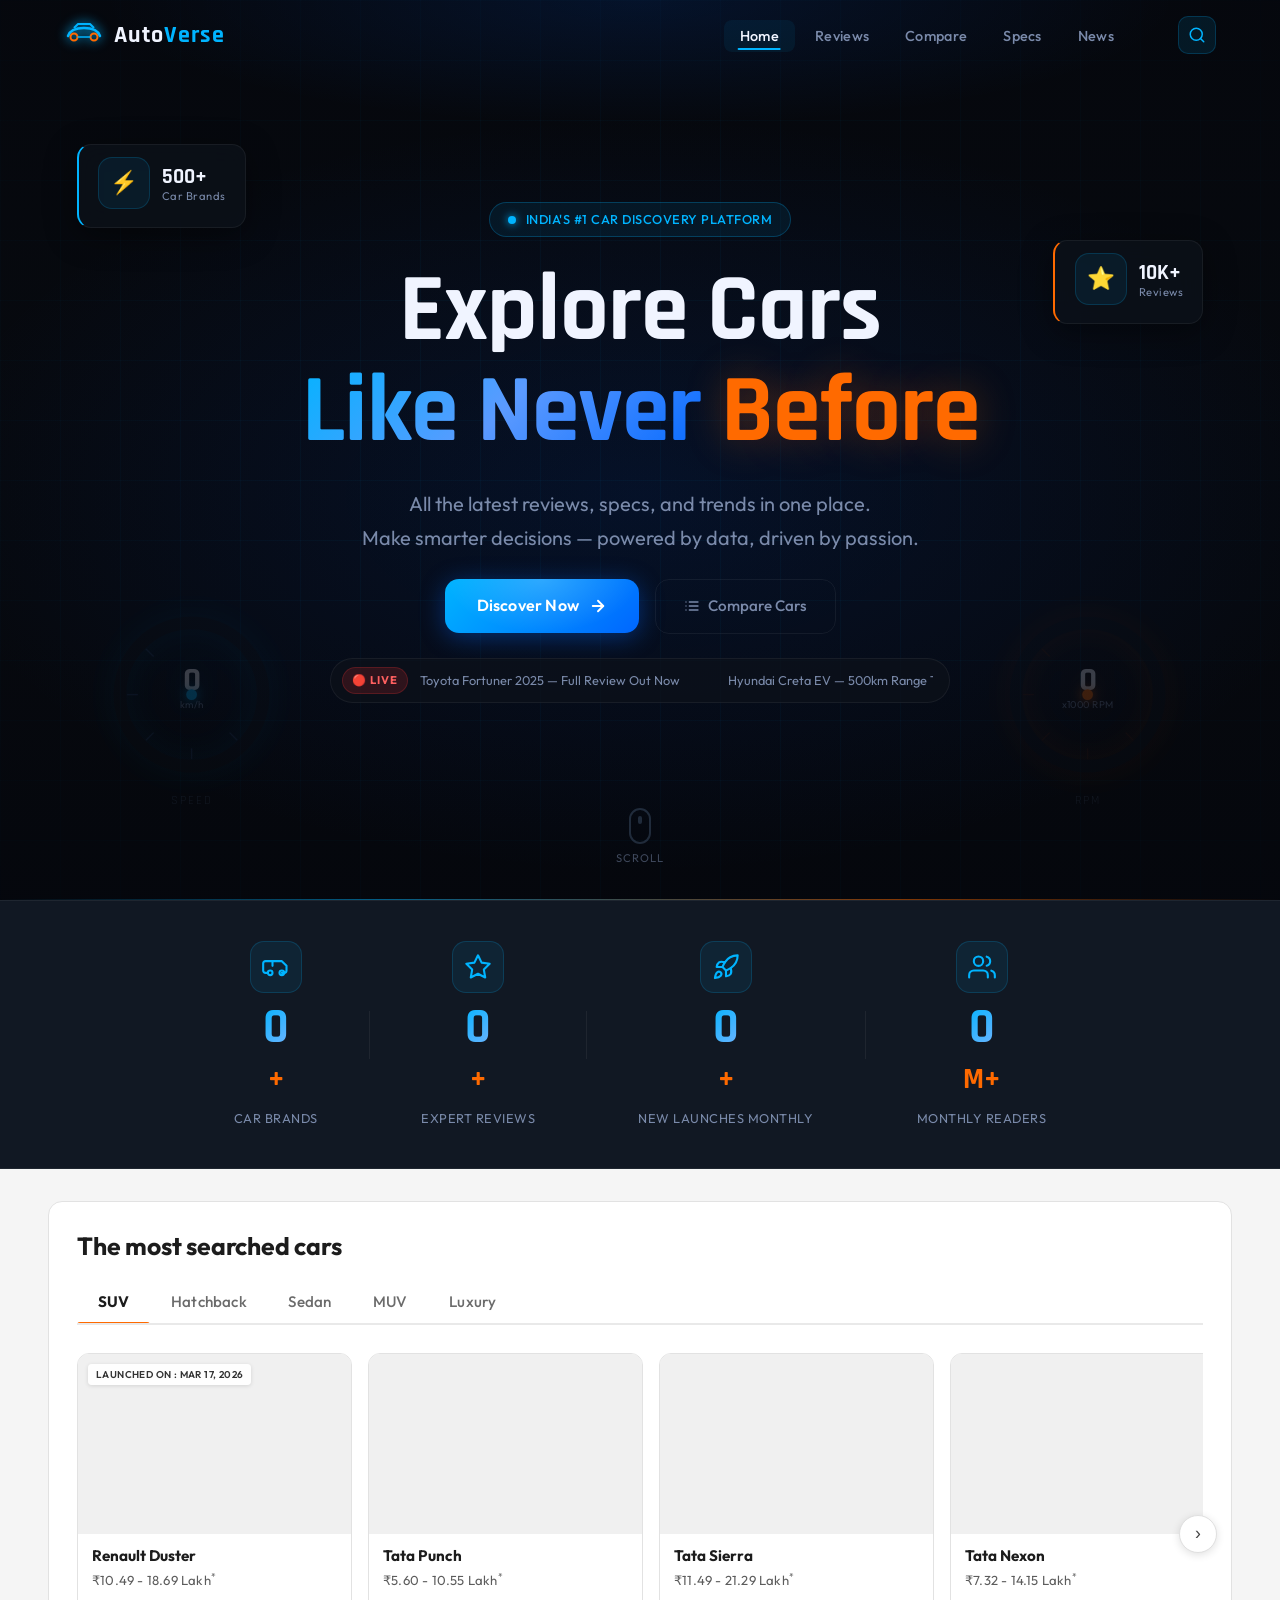
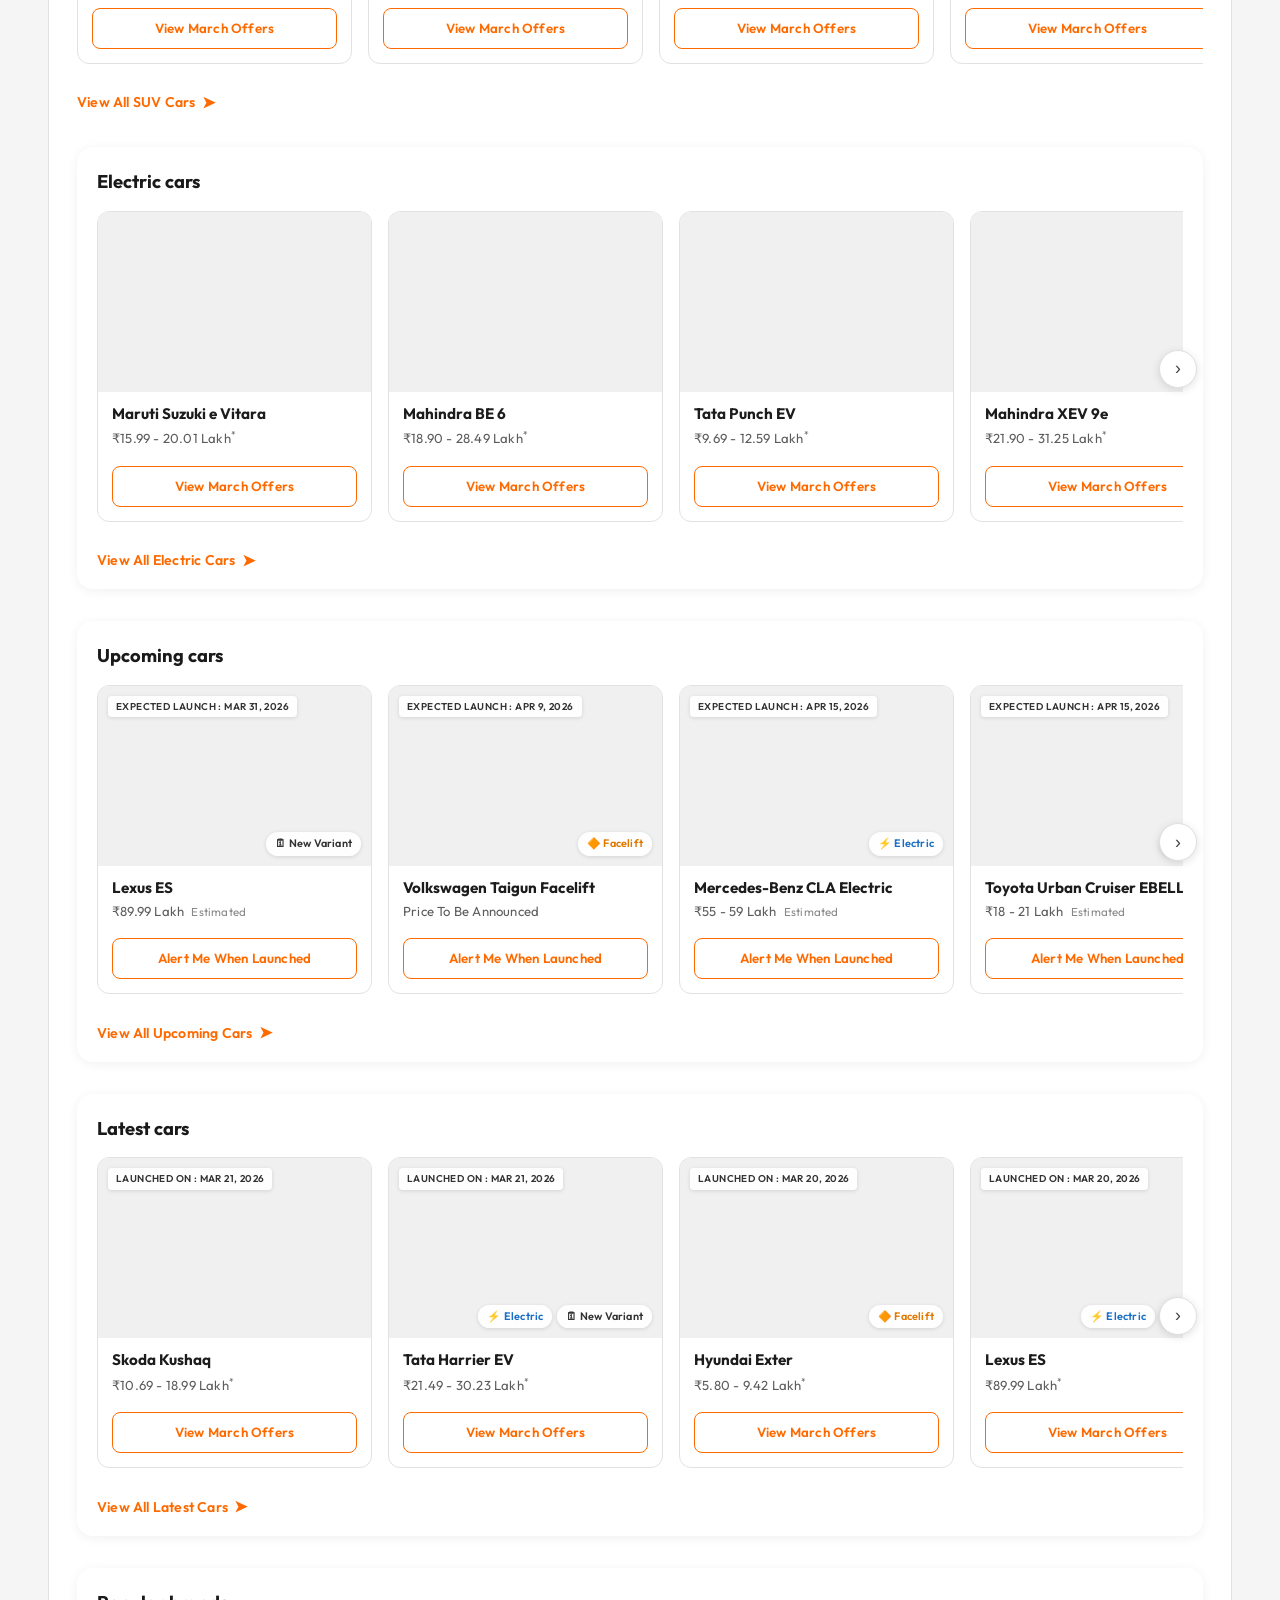
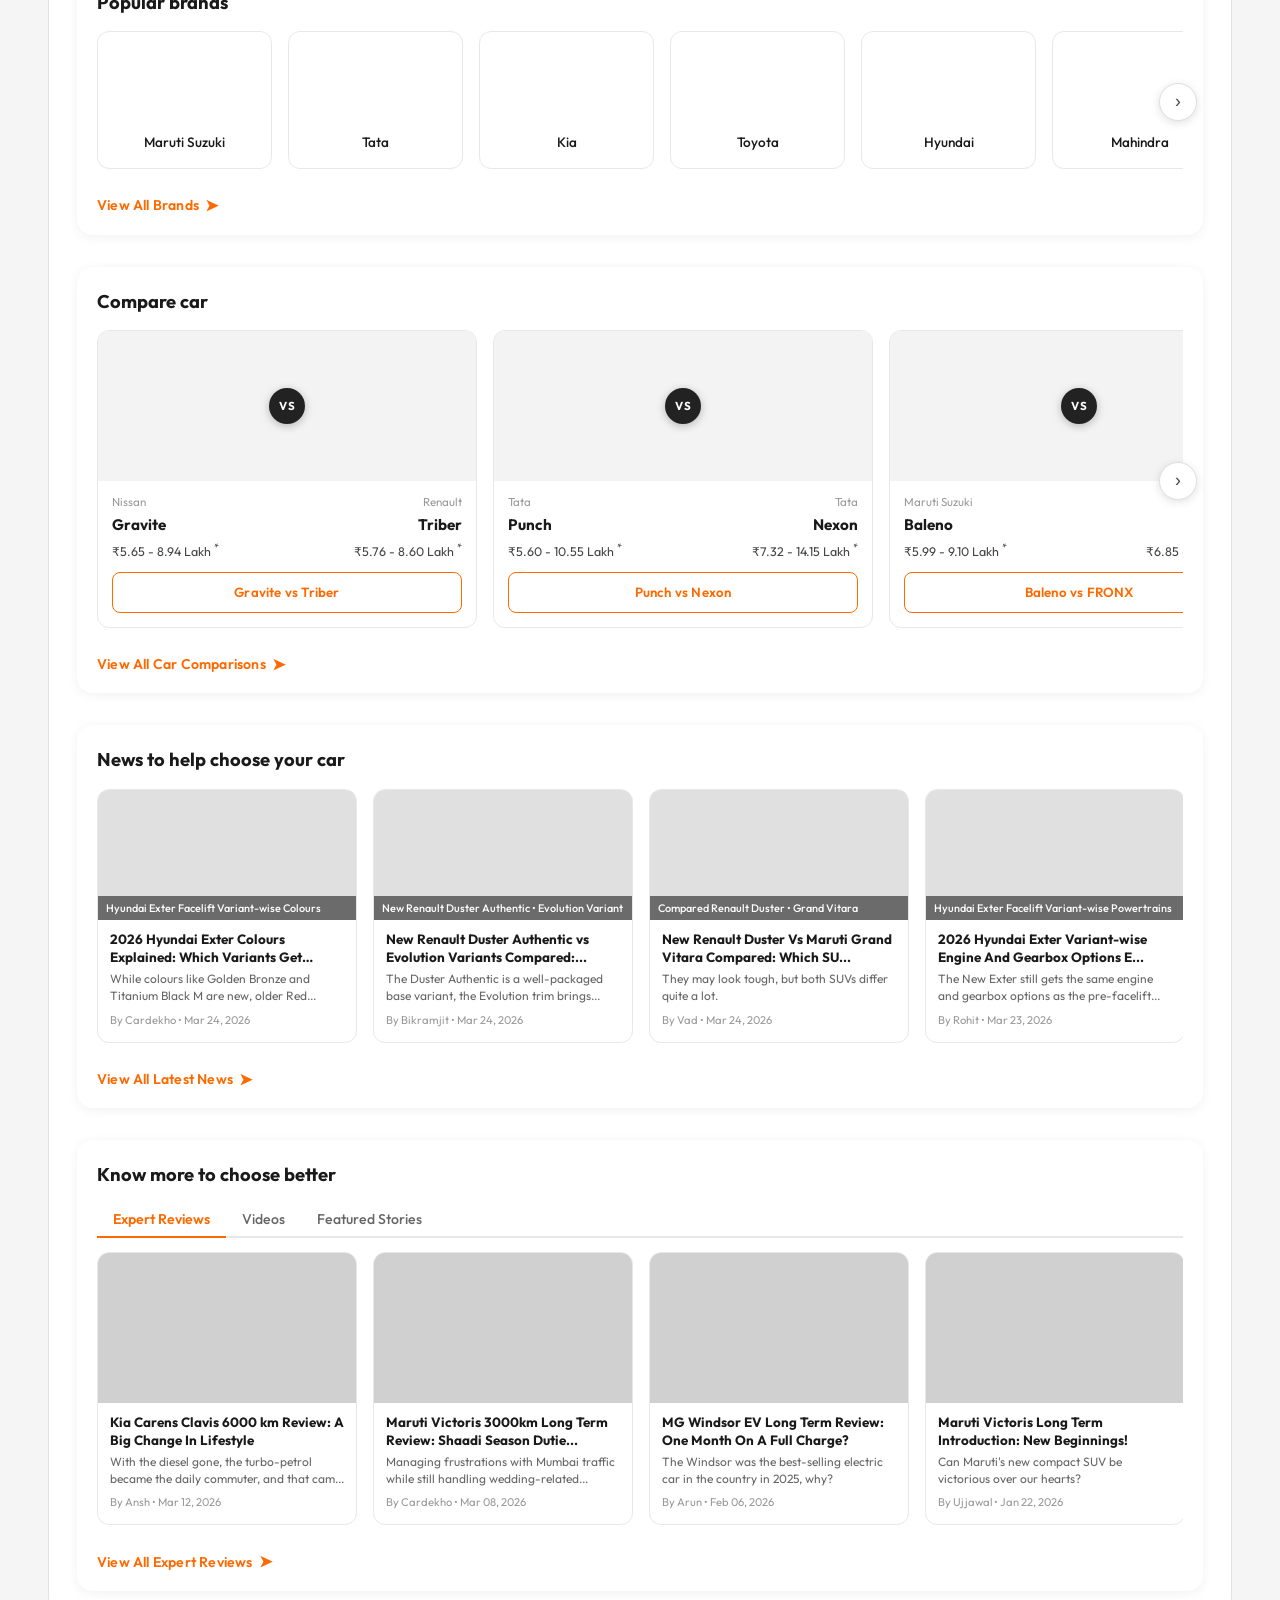
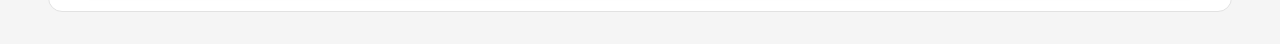
==== index.html @ 82c367a5 "Deploy: Professional Car Information Hub with Premium Hero and Stats Sections" ====
<!DOCTYPE html>
<html lang="en">
<head>
  <meta charset="UTF-8" />
  <meta name="viewport" content="width=device-width, initial-scale=1.0" />
  <meta name="description" content="Explore the latest car reviews, specs, comparisons, and trends. Your ultimate destination for everything automotive." />
  <title>AutoVerse — Explore Cars Like Never Before</title>
  <link rel="preconnect" href="https://fonts.googleapis.com" />
  <link rel="preconnect" href="https://fonts.gstatic.com" crossorigin />
  <link href="https://fonts.googleapis.com/css2?family=Outfit:wght@300;400;500;600;700;800;900&family=Rajdhani:wght@400;500;600;700&display=swap" rel="stylesheet" />
  <link rel="stylesheet" href="style.css" />
</head>
<body>

  <!-- ═══════════════════════ NAVBAR ═══════════════════════ -->
  <nav class="navbar" id="navbar">
    <div class="nav-container">
      <a href="#" class="nav-logo" id="site-logo">
        <span class="logo-icon">
          <svg xmlns="http://www.w3.org/2000/svg" viewBox="0 0 40 24" fill="none" width="40" height="24">
            <path d="M4 16 C6 10, 12 8, 20 8 C28 8, 34 10, 36 16" stroke="#00b4ff" stroke-width="2.5" stroke-linecap="round" fill="none"/>
            <circle cx="10" cy="17" r="3.5" stroke="#ff6a00" stroke-width="2" fill="none"/>
            <circle cx="30" cy="17" r="3.5" stroke="#ff6a00" stroke-width="2" fill="none"/>
            <path d="M13.5 17 H26.5" stroke="#00b4ff" stroke-width="1.5"/>
            <path d="M10 8 L14 4 H26 L30 8" stroke="#00b4ff" stroke-width="2" stroke-linejoin="round" fill="none"/>
          </svg>
        </span>
        <span class="logo-text">Auto<span class="logo-accent">Verse</span></span>
      </a>

      <ul class="nav-links" id="nav-links">
        <li><a href="#" class="nav-link active">Home</a></li>
        <li><a href="#" class="nav-link">Reviews</a></li>
        <li><a href="#" class="nav-link">Compare</a></li>
        <li><a href="#" class="nav-link">Specs</a></li>
        <li><a href="#" class="nav-link">News</a></li>
      </ul>

      <div class="nav-actions">
        <a href="#" class="nav-cta" id="nav-search-btn">
          <svg xmlns="http://www.w3.org/2000/svg" viewBox="0 0 24 24" fill="none" stroke="currentColor" stroke-width="2" stroke-linecap="round" stroke-linejoin="round" width="18" height="18">
            <circle cx="11" cy="11" r="8"/><path d="m21 21-4.35-4.35"/>
          </svg>
        </a>
        <button class="hamburger" id="hamburger" aria-label="Open menu">
          <span></span><span></span><span></span>
        </button>
      </div>
    </div>
  </nav>

  <!-- ═══════════════════════ HERO SECTION ═══════════════════════ -->
  <section class="hero" id="hero">

    <!--
      YOUTUBE VIDEO BACKGROUND
      Video: https://www.youtube.com/watch?v=vlDOjTaaEdA
      Starts at 5 seconds, autoplay, muted, looped, no controls.
      A dark overlay sits on top to keep text legible.
    -->
    <div class="yt-bg-wrapper" id="ytBgWrapper">
      <div id="ytPlayer"></div>
    </div>
    <!-- Dark cinematic overlay for text legibility -->
    <div class="yt-overlay"></div>

    <!-- HUD grid overlay -->
    <div class="hero-grid-overlay"></div>

    <!-- Gauges decoration -->
    <div class="gauge-container" aria-hidden="true">
      <div class="gauge gauge-left" id="gaugeLeft">
        <svg class="gauge-svg" viewBox="0 0 200 200" xmlns="http://www.w3.org/2000/svg">
          <circle class="gauge-track" cx="100" cy="100" r="80" fill="none" stroke="#0d1117" stroke-width="14"/>
          <circle class="gauge-fill gauge-fill-blue" id="gaugeLeftFill" cx="100" cy="100" r="80" fill="none" stroke="url(#blueGrad)" stroke-width="14"
            stroke-dasharray="502" stroke-dashoffset="502" stroke-linecap="round" transform="rotate(-225 100 100)"/>
          <defs>
            <linearGradient id="blueGrad" x1="0%" y1="0%" x2="100%" y2="0%">
              <stop offset="0%" stop-color="#00b4ff"/>
              <stop offset="100%" stop-color="#0066ff"/>
            </linearGradient>
          </defs>
          <!-- Tick marks -->
          <g class="gauge-ticks" stroke="#1e3a5f" stroke-width="1.5">
            <line x1="100" y1="28" x2="100" y2="40" transform="rotate(-225 100 100)"/>
            <line x1="100" y1="28" x2="100" y2="40" transform="rotate(-180 100 100)"/>
            <line x1="100" y1="28" x2="100" y2="40" transform="rotate(-135 100 100)"/>
            <line x1="100" y1="28" x2="100" y2="40" transform="rotate(-90 100 100)"/>
            <line x1="100" y1="28" x2="100" y2="40" transform="rotate(-45 100 100)"/>
          </g>
          <text x="100" y="95" text-anchor="middle" class="gauge-val" id="gaugeLeftVal">0</text>
          <text x="100" y="115" text-anchor="middle" class="gauge-label-text">km/h</text>
          <circle cx="100" cy="100" r="6" fill="#00b4ff" class="gauge-center-dot"/>
        </svg>
        <p class="gauge-caption">Speed</p>
      </div>

      <div class="gauge gauge-right" id="gaugeRight">
        <svg class="gauge-svg" viewBox="0 0 200 200" xmlns="http://www.w3.org/2000/svg">
          <circle class="gauge-track" cx="100" cy="100" r="80" fill="none" stroke="#0d1117" stroke-width="14"/>
          <circle class="gauge-fill" id="gaugeRightFill" cx="100" cy="100" r="80" fill="none" stroke="url(#orangeGrad)" stroke-width="14"
            stroke-dasharray="502" stroke-dashoffset="502" stroke-linecap="round" transform="rotate(-225 100 100)"/>
          <defs>
            <linearGradient id="orangeGrad" x1="0%" y1="0%" x2="100%" y2="0%">
              <stop offset="0%" stop-color="#ff6a00"/>
              <stop offset="100%" stop-color="#ffb347"/>
            </linearGradient>
          </defs>
          <g class="gauge-ticks" stroke="#3a1a0d" stroke-width="1.5">
            <line x1="100" y1="28" x2="100" y2="40" transform="rotate(-225 100 100)"/>
            <line x1="100" y1="28" x2="100" y2="40" transform="rotate(-180 100 100)"/>
            <line x1="100" y1="28" x2="100" y2="40" transform="rotate(-135 100 100)"/>
            <line x1="100" y1="28" x2="100" y2="40" transform="rotate(-90 100 100)"/>
            <line x1="100" y1="28" x2="100" y2="40" transform="rotate(-45 100 100)"/>
          </g>
          <text x="100" y="95" text-anchor="middle" class="gauge-val" id="gaugeRightVal">0</text>
          <text x="100" y="115" text-anchor="middle" class="gauge-label-text">x1000 RPM</text>
          <circle cx="100" cy="100" r="6" fill="#ff6a00" class="gauge-center-dot-orange"/>
        </svg>
        <p class="gauge-caption">RPM</p>
      </div>
    </div>

    <!-- Data stream lines decoration -->
    <div class="data-lines" aria-hidden="true">
      <div class="data-line dl-1"></div>
      <div class="data-line dl-2"></div>
      <div class="data-line dl-3"></div>
      <div class="data-line dl-4"></div>
      <div class="data-line dl-5"></div>
    </div>

    <!-- Floating stats -->
    <div class="floating-stat stat-top-left" id="statBrand">
      <span class="stat-icon">⚡</span>
      <div>
        <span class="stat-value">500+</span>
        <span class="stat-label">Car Brands</span>
      </div>
    </div>

    <div class="floating-stat stat-top-right" id="statReviews">
      <span class="stat-icon">⭐</span>
      <div>
        <span class="stat-value">10K+</span>
        <span class="stat-label">Reviews</span>
      </div>
    </div>

    <!-- Hero content -->
    <div class="hero-content" id="hero-content">
      <div class="hero-badge" id="hero-badge">
        <span class="badge-dot"></span>
        <span>India's #1 Car Discovery Platform</span>
      </div>

      <h1 class="hero-title" id="hero-title">
        Explore Cars<br/>
        <span class="title-gradient">Like Never</span>
        <span class="title-accent"> Before</span>
      </h1>

      <p class="hero-sub" id="hero-sub">
        All the latest reviews, specs, and trends in one place.<br class="hide-mobile"/>
        Make smarter decisions — powered by data, driven by passion.
      </p>

      <div class="hero-actions" id="hero-actions">
        <a href="#" class="btn-primary" id="cta-discover">
          <span class="btn-text">Discover Now</span>
          <span class="btn-icon">
            <svg xmlns="http://www.w3.org/2000/svg" viewBox="0 0 24 24" fill="none" stroke="currentColor" stroke-width="2.5" stroke-linecap="round" stroke-linejoin="round" width="18" height="18">
              <path d="M5 12h14"/><path d="m12 5 7 7-7 7"/>
            </svg>
          </span>
          <div class="btn-glow"></div>
        </a>
        <a href="#" class="btn-secondary" id="cta-compare">
          <svg xmlns="http://www.w3.org/2000/svg" viewBox="0 0 24 24" fill="none" stroke="currentColor" stroke-width="2" stroke-linecap="round" stroke-linejoin="round" width="16" height="16">
            <path d="M8 6h13M8 12h13M8 18h13M3 6h.01M3 12h.01M3 18h.01"/>
          </svg>
          Compare Cars
        </a>
      </div>

      <!-- Live ticker -->
      <div class="live-ticker" id="live-ticker">
        <span class="ticker-label">🔴 LIVE</span>
        <div class="ticker-track">
          <div class="ticker-items" id="tickerItems">
            <span>Toyota Fortuner 2025 — Full Review Out Now</span>
            <span>Hyundai Creta EV — 500km Range Tested</span>
            <span>Mahindra BE 6e — Launch Price Revealed</span>
            <span>Tata Punch vs WagonR — Which wins?</span>
            <span>BYD ATTO 3 — India Price Comparison</span>
          </div>
        </div>
      </div>
    </div>

    <!-- Scroll cue -->
    <div class="scroll-cue" id="scroll-cue" aria-label="Scroll down">
      <div class="scroll-mouse">
        <div class="scroll-wheel"></div>
      </div>
      <span>Scroll</span>
    </div>
  </section>

  <!-- ═══════════════════════ QUICK STATS BAR ═══════════════════════ -->
  <section class="stats-bar" id="stats-bar">
    <div class="stats-container">
      <div class="stat-item">
        <span class="stat-icon">
          <svg xmlns="http://www.w3.org/2000/svg" viewBox="0 0 24 24" fill="none" stroke="currentColor" stroke-width="1.8" stroke-linecap="round" stroke-linejoin="round" width="28" height="28">
            <path d="M5 17H3a2 2 0 0 1-2-2V9a2 2 0 0 1 2-2h14l4 4v4a2 2 0 0 1-2 2h-2"/>
            <circle cx="7" cy="17" r="2"/><circle cx="17" cy="17" r="2"/>
            <path d="M9 11V7"/>
          </svg>
        </span>
        <span class="stat-num" data-target="500">0</span><span class="stat-unit">+</span>
        <span class="stat-desc">Car Brands</span>
      </div>
      <div class="stat-divider"></div>
      <div class="stat-item">
        <span class="stat-icon">
          <svg xmlns="http://www.w3.org/2000/svg" viewBox="0 0 24 24" fill="none" stroke="currentColor" stroke-width="1.8" stroke-linecap="round" stroke-linejoin="round" width="28" height="28">
            <polygon points="12 2 15.09 8.26 22 9.27 17 14.14 18.18 21.02 12 17.77 5.82 21.02 7 14.14 2 9.27 8.91 8.26 12 2"/>
          </svg>
        </span>
        <span class="stat-num" data-target="10000">0</span><span class="stat-unit">+</span>
        <span class="stat-desc">Expert Reviews</span>
      </div>
      <div class="stat-divider"></div>
      <div class="stat-item">
        <span class="stat-icon">
          <svg xmlns="http://www.w3.org/2000/svg" viewBox="0 0 24 24" fill="none" stroke="currentColor" stroke-width="1.8" stroke-linecap="round" stroke-linejoin="round" width="28" height="28">
            <path d="M4.5 16.5c-1.5 1.26-2 5-2 5s3.74-.5 5-2c.71-.84.7-2.13-.09-2.91a2.18 2.18 0 0 0-2.91-.09z"/>
            <path d="m12 15-3-3a22 22 0 0 1 2-3.95A12.88 12.88 0 0 1 22 2c0 2.72-.78 7.5-6 11a22.35 22.35 0 0 1-4 2z"/>
            <path d="M9 12H4s.55-3.03 2-4c1.62-1.08 5 0 5 0"/>
            <path d="M12 15v5s3.03-.55 4-2c1.08-1.62 0-5 0-5"/>
          </svg>
        </span>
        <span class="stat-num" data-target="50">0</span><span class="stat-unit">+</span>
        <span class="stat-desc">New Launches Monthly</span>
      </div>
      <div class="stat-divider"></div>
      <div class="stat-item">
        <span class="stat-icon">
          <svg xmlns="http://www.w3.org/2000/svg" viewBox="0 0 24 24" fill="none" stroke="currentColor" stroke-width="1.8" stroke-linecap="round" stroke-linejoin="round" width="28" height="28">
            <path d="M17 21v-2a4 4 0 0 0-4-4H5a4 4 0 0 0-4 4v2"/>
            <circle cx="9" cy="7" r="4"/>
            <path d="M23 21v-2a4 4 0 0 0-3-3.87"/>
            <path d="M16 3.13a4 4 0 0 1 0 7.75"/>
          </svg>
        </span>
        <span class="stat-num" data-target="2">0</span><span class="stat-unit">M+</span>
        <span class="stat-desc">Monthly Readers</span>
      </div>
    </div>
  </section>

  <!-- ═══════════════════════ MOST SEARCHED CARS ═══════════════════════ -->
  <section class="most-searched" id="most-searched">
    <div class="ms-container">
      <h2 class="ms-title">The most searched cars</h2>
      <div class="ms-tabs"></div>
      <div class="ms-panels-wrap">
        <div class="ms-panels-container"></div>
      </div>
    </div>
  </section>



  <!-- YouTube IFrame API -->
  <script src="https://www.youtube.com/iframe_api"></script>
  <script>
    // ── YouTube Background Player ──────────────────────────────
    var ytPlayer;

    // Called automatically by the YT IFrame API when ready
    function onYouTubeIframeAPIReady() {
      ytPlayer = new YT.Player('ytPlayer', {
        videoId: 'vlDOjTaaEdA',
        playerVars: {
          autoplay:        1,
          mute:            1,
          loop:            1,
          playlist:        'vlDOjTaaEdA', // required for loop to work
          start:           5,             // start at 5 seconds
          controls:        0,
          disablekb:       1,
          fs:              0,
          iv_load_policy:  3,
          modestbranding:  1,
          rel:             0,
          showinfo:        0,
          cc_load_policy:  0,
          origin:          window.location.origin,
        },
        events: {
          onReady: function (e) {
            e.target.mute();
            e.target.playVideo();
          },
          onStateChange: function (e) {
            // Ensure video keeps playing (some browsers pause after loop)
            if (e.data === YT.PlayerState.ENDED) {
              e.target.seekTo(5);
              e.target.playVideo();
            }
            // Remove any grey placeholder once video starts buffering
            if (e.data === YT.PlayerState.PLAYING ||
                e.data === YT.PlayerState.BUFFERING) {
              document.getElementById('ytBgWrapper').classList.add('yt-ready');
            }
          }
        }
      });
    }
  </script>
  <script src="hero.js"></script>
  <script src="most-searched.js"></script>
</body>
</html>
---- style.css ----
/* ═══════════════════════════════════════════════════════════════
   AutoVerse — Hero Section Stylesheet
   Design: Dark theme · Neon Blue & Orange accents
   Font: Outfit + Rajdhani
═══════════════════════════════════════════════════════════════ */

/* ── Custom Properties ── */
:root {
  --blue:        #00b4ff;
  --blue-dark:   #0066ff;
  --blue-glow:   rgba(0, 180, 255, 0.3);
  --orange:      #ff6a00;
  --orange-mid:  #ffb347;
  --orange-glow: rgba(255, 106, 0, 0.3);

  --bg-base:     #080b10;
  --bg-card:     #0d121a;
  --bg-surface:  #111823;
  --bg-border:   rgba(255,255,255,0.06);

  --text-primary: #f0f4ff;
  --text-secondary: #7a8aaa;
  --text-muted:   #3d4e66;

  --font-body:    'Outfit', sans-serif;
  --font-display: 'Rajdhani', sans-serif;

  --ease-out: cubic-bezier(0.16, 1, 0.3, 1);
  --ease-bounce: cubic-bezier(0.34, 1.56, 0.64, 1);
}

/* ── Reset & Base ── */
*, *::before, *::after {
  box-sizing: border-box;
  margin: 0;
  padding: 0;
}

html {
  scroll-behavior: smooth;
  overflow-x: hidden;
}

body {
  font-family: var(--font-body);
  background: var(--bg-base);
  color: var(--text-primary);
  line-height: 1.6;
  overflow-x: hidden;
  -webkit-font-smoothing: antialiased;
}

/* ════════════════════════════════════════
   NAVBAR
════════════════════════════════════════ */
.navbar {
  position: fixed;
  top: 0;
  left: 0;
  right: 0;
  z-index: 1000;
  padding: 0 clamp(1.5rem, 5vw, 4rem);
  height: 72px;
  display: flex;
  align-items: center;
  transition: background 0.4s var(--ease-out), backdrop-filter 0.4s;
  border-bottom: 1px solid transparent;
}

.navbar.scrolled {
  background: rgba(8, 11, 16, 0.88);
  backdrop-filter: blur(20px);
  border-bottom-color: var(--bg-border);
}

.nav-container {
  display: flex;
  align-items: center;
  width: 100%;
  max-width: 1400px;
  margin: 0 auto;
  gap: 2rem;
}

/* Logo */
.nav-logo {
  display: flex;
  align-items: center;
  gap: 0.6rem;
  text-decoration: none;
  flex-shrink: 0;
}

.logo-icon svg {
  filter: drop-shadow(0 0 6px var(--blue));
}

.logo-text {
  font-family: var(--font-display);
  font-size: 1.5rem;
  font-weight: 700;
  color: var(--text-primary);
  letter-spacing: 1px;
}

.logo-accent {
  color: var(--blue);
}

/* Nav Links */
.nav-links {
  display: flex;
  list-style: none;
  gap: 0.25rem;
  margin-left: auto;
}

.nav-link {
  color: var(--text-secondary);
  text-decoration: none;
  font-size: 0.9rem;
  font-weight: 500;
  padding: 0.45rem 1rem;
  border-radius: 8px;
  transition: color 0.25s, background 0.25s;
  letter-spacing: 0.3px;
  position: relative;
}

.nav-link::after {
  content: '';
  position: absolute;
  bottom: 2px;
  left: 50%;
  transform: translateX(-50%);
  width: 0;
  height: 2px;
  background: var(--blue);
  border-radius: 2px;
  transition: width 0.3s var(--ease-out);
}

.nav-link:hover,
.nav-link.active {
  color: var(--text-primary);
  background: rgba(0,180,255,0.07);
}

.nav-link.active::after,
.nav-link:hover::after {
  width: 60%;
}

/* Nav actions */
.nav-actions {
  display: flex;
  align-items: center;
  gap: 0.75rem;
  margin-left: 1rem;
}

.nav-cta {
  display: flex;
  align-items: center;
  justify-content: center;
  width: 38px;
  height: 38px;
  border-radius: 10px;
  background: rgba(0,180,255,0.1);
  border: 1px solid rgba(0,180,255,0.2);
  color: var(--blue);
  text-decoration: none;
  transition: background 0.25s, transform 0.2s, box-shadow 0.25s;
}

.nav-cta:hover {
  background: rgba(0,180,255,0.2);
  box-shadow: 0 0 16px var(--blue-glow);
  transform: scale(1.05);
}

.hamburger {
  display: none;
  flex-direction: column;
  gap: 5px;
  background: none;
  border: none;
  cursor: pointer;
  padding: 6px;
}

.hamburger span {
  display: block;
  width: 24px;
  height: 2px;
  background: var(--text-primary);
  border-radius: 2px;
  transition: 0.3s;
}

/* ════════════════════════════════════════
   HERO SECTION
════════════════════════════════════════ */
.hero {
  position: relative;
  min-height: 100svh;
  width: 100%;
  display: flex;
  flex-direction: column;
  align-items: center;
  justify-content: center;
  overflow: hidden;
  padding: 100px clamp(1.5rem, 6vw, 5rem) 6rem;
}

/* Canvas particle background */
.hero-canvas {
  position: absolute;
  inset: 0;
  width: 100%;
  height: 100%;
  z-index: 0;
  pointer-events: none;
}

/* Optional real video background (uncomment in HTML to activate) */
.hero-video-bg {
  position: absolute;
  inset: 0;
  width: 100%;
  height: 100%;
  object-fit: cover;
  object-position: center;
  z-index: 0;
  pointer-events: none;
  /* Darken the video so text stays legible */
  filter: brightness(0.38) saturate(1.4);
}

/* ── YouTube Video Background (full-width hero) ── */
.yt-bg-wrapper {
  position: absolute;
  inset: 0;
  z-index: 0;
  overflow: hidden;
  pointer-events: none;
  background: #060a10;      /* dark fallback while buffering */
  opacity: 0;
  transition: opacity 1.4s ease;
}

.yt-bg-wrapper.yt-ready {
  opacity: 1;
}

/* Scale the iframe to always fill the full hero — cover behaviour */
.yt-bg-wrapper #ytPlayer,
.yt-bg-wrapper iframe {
  position: absolute;
  top: 50%;
  left: 50%;
  /* Ensure 16:9 video covers ANY viewport size */
  width: 100vw;
  height: 56.25vw;   /* 100vw ÷ 16 × 9 */
  min-height: 100vh;
  min-width: 177.78vh; /* 100vh ÷ 9 × 16 */
  transform: translate(-50%, -50%);
  border: 0;
  pointer-events: none;
}

/* Cinematic dark gradient overlay — keeps text/HUD legible */
.yt-overlay {
  position: absolute;
  inset: 0;
  z-index: 1;
  pointer-events: none;
  background: linear-gradient(
    to bottom,
    rgba(4,  6, 12, 0.70) 0%,
    rgba(4,  6, 12, 0.40) 35%,
    rgba(4,  6, 12, 0.50) 70%,
    rgba(4,  6, 12, 0.82) 100%
  );
}

/* Neon colour grade on top of the video */
.yt-overlay::after {
  content: '';
  position: absolute;
  inset: 0;
  background: radial-gradient(
    ellipse 80% 60% at 50% 55%,
    rgba(0, 70, 200, 0.14) 0%,
    transparent 70%
  );
}

/* Grid overlay */

.hero-grid-overlay {
  position: absolute;
  inset: 0;
  z-index: 1;
  pointer-events: none;
  background-image:
    linear-gradient(rgba(0,180,255,0.04) 1px, transparent 1px),
    linear-gradient(90deg, rgba(0,180,255,0.04) 1px, transparent 1px);
  background-size: 60px 60px;
  mask-image: radial-gradient(ellipse 80% 80% at 50% 50%, black 30%, transparent 100%);
}

/* ─ Gauge decorations ─ */
.gauge-container {
  position: absolute;
  inset: 0;
  pointer-events: none;
  z-index: 2;
  display: flex;
  align-items: flex-end;
  justify-content: space-between;
  padding: 0 clamp(2rem, 8vw, 8rem);
  padding-bottom: clamp(4rem, 10vh, 8rem);
}

.gauge {
  display: flex;
  flex-direction: column;
  align-items: center;
  gap: 0.4rem;
  opacity: 0.22;
  transition: opacity 0.4s;
}

.gauge:hover { opacity: 0.5; }

.gauge-svg {
  width: clamp(100px, 14vw, 190px);
  height: clamp(100px, 14vw, 190px);
  filter: drop-shadow(0 0 15px var(--blue-glow));
}

.gauge-right .gauge-svg {
  filter: drop-shadow(0 0 15px var(--orange-glow));
}

.gauge-track {
  stroke: #0d1117;
  stroke-width: 14;
}

.gauge-fill {
  transition: stroke-dashoffset 2.5s var(--ease-out);
}

.gauge-val {
  font-family: var(--font-display);
  font-size: 38px;
  font-weight: 700;
  fill: var(--text-primary);
  letter-spacing: -1px;
}

.gauge-label-text {
  font-family: var(--font-body);
  font-size: 11px;
  fill: var(--text-secondary);
  letter-spacing: 0.5px;
}

.gauge-center-dot {
  filter: drop-shadow(0 0 6px var(--blue));
}

.gauge-center-dot-orange {
  fill: var(--orange);
  filter: drop-shadow(0 0 6px var(--orange));
}

.gauge-caption {
  font-family: var(--font-display);
  font-size: 0.75rem;
  letter-spacing: 2px;
  text-transform: uppercase;
  color: var(--text-muted);
}

/* ─ Data stream lines ─ */
.data-lines {
  position: absolute;
  inset: 0;
  z-index: 1;
  pointer-events: none;
  overflow: hidden;
}

.data-line {
  position: absolute;
  height: 1px;
  border-radius: 1px;
  animation: scanLine 4s linear infinite;
  opacity: 0;
}

.dl-1 {
  width: 200px;
  top: 20%;
  left: -200px;
  background: linear-gradient(90deg, transparent, var(--blue), transparent);
  animation-delay: 0s;
  animation-duration: 5s;
}

.dl-2 {
  width: 150px;
  top: 40%;
  left: -150px;
  background: linear-gradient(90deg, transparent, var(--orange), transparent);
  animation-delay: 1.5s;
  animation-duration: 4s;
}

.dl-3 {
  width: 300px;
  top: 65%;
  right: -300px;
  background: linear-gradient(90deg, transparent, var(--blue), transparent);
  animation: scanLineRight 6s linear infinite;
  animation-delay: 0.8s;
}

.dl-4 {
  width: 120px;
  top: 80%;
  left: -120px;
  background: linear-gradient(90deg, transparent, var(--blue), transparent);
  animation-delay: 2.5s;
  animation-duration: 3.5s;
}

.dl-5 {
  width: 250px;
  top: 30%;
  right: -250px;
  background: linear-gradient(90deg, transparent, var(--orange), transparent);
  animation: scanLineRight 5.5s linear infinite;
  animation-delay: 1s;
}

@keyframes scanLine {
  0%   { left: -350px; opacity: 0; }
  10%  { opacity: 1; }
  90%  { opacity: 1; }
  100% { left: 110%; opacity: 0; }
}

@keyframes scanLineRight {
  0%   { right: -350px; opacity: 0; }
  10%  { opacity: 1; }
  90%  { opacity: 1; }
  100% { right: 110%; opacity: 0; }
}

/* ─ Floating stat chips ─ */
.floating-stat {
  position: absolute;
  z-index: 5;
  display: flex;
  align-items: center;
  gap: 0.75rem;
  background: rgba(13, 18, 26, 0.75);
  border: 1px solid var(--bg-border);
  backdrop-filter: blur(12px);
  border-radius: 14px;
  padding: 0.75rem 1.2rem;
  animation: floatBob 4s ease-in-out infinite;
  box-shadow: 0 8px 32px rgba(0,0,0,0.4);
}

.stat-top-left {
  top: clamp(100px, 16vh, 170px);
  left: clamp(1.5rem, 6vw, 5rem);
  animation-delay: 0s;
  border-left: 2px solid var(--blue);
}

.stat-top-right {
  top: clamp(240px, 26vh, 280px);
  right: clamp(1.5rem, 6vw, 5rem);
  animation-delay: 2s;
  border-left: 2px solid var(--orange);
}

.stat-icon {
  font-size: 1.4rem;
}

.stat-value {
  display: block;
  font-family: var(--font-display);
  font-size: 1.3rem;
  font-weight: 700;
  color: var(--text-primary);
  line-height: 1;
}

.stat-label {
  display: block;
  font-size: 0.7rem;
  color: var(--text-secondary);
  letter-spacing: 0.5px;
}

@keyframes floatBob {
  0%, 100% { transform: translateY(0px); }
  50%       { transform: translateY(-10px); }
}

/* ─ Hero Content ─ */
.hero-content {
  position: relative;
  z-index: 10;
  text-align: center;
  max-width: 860px;
  display: flex;
  flex-direction: column;
  align-items: center;
  gap: 1.5rem;
  animation: heroEntrance 1.1s var(--ease-out) both;
}

@keyframes heroEntrance {
  from {
    opacity: 0;
    transform: translateY(40px);
  }
  to {
    opacity: 1;
    transform: translateY(0);
  }
}

/* Badge */
.hero-badge {
  display: inline-flex;
  align-items: center;
  gap: 0.6rem;
  background: rgba(0,180,255,0.08);
  border: 1px solid rgba(0,180,255,0.25);
  border-radius: 100px;
  padding: 0.4rem 1.1rem;
  font-size: 0.8rem;
  font-weight: 500;
  color: var(--blue);
  letter-spacing: 0.5px;
  text-transform: uppercase;
  animation: heroEntrance 1.1s var(--ease-out) 0.1s both;
}

.badge-dot {
  width: 8px;
  height: 8px;
  border-radius: 50%;
  background: var(--blue);
  animation: pulseDot 2s ease-in-out infinite;
  box-shadow: 0 0 8px var(--blue);
}

@keyframes pulseDot {
  0%, 100% { transform: scale(1); opacity: 1; }
  50%       { transform: scale(1.4); opacity: 0.7; }
}

/* Hero Title */
.hero-title {
  font-family: var(--font-display);
  font-size: clamp(3rem, 7.5vw, 6.5rem);
  font-weight: 800;
  line-height: 1.05;
  letter-spacing: -1px;
  color: var(--text-primary);
  animation: heroEntrance 1.1s var(--ease-out) 0.2s both;
}

.title-gradient {
  background: linear-gradient(135deg, var(--blue) 0%, #5b9aff 50%, var(--blue-dark) 100%);
  -webkit-background-clip: text;
  -webkit-text-fill-color: transparent;
  background-clip: text;
  position: relative;
}

.title-accent {
  color: var(--orange);
  text-shadow: 0 0 40px var(--orange-glow);
}

/* Hero subline */
.hero-sub {
  font-size: clamp(1rem, 2.2vw, 1.25rem);
  color: var(--text-secondary);
  max-width: 580px;
  line-height: 1.7;
  animation: heroEntrance 1.1s var(--ease-out) 0.35s both;
}

/* ─ CTA Buttons ─ */
.hero-actions {
  display: flex;
  align-items: center;
  gap: 1rem;
  flex-wrap: wrap;
  justify-content: center;
  animation: heroEntrance 1.1s var(--ease-out) 0.5s both;
}

.btn-primary {
  position: relative;
  display: inline-flex;
  align-items: center;
  gap: 0.6rem;
  background: linear-gradient(135deg, var(--blue) 0%, var(--blue-dark) 100%);
  color: #fff;
  font-family: var(--font-body);
  font-size: 1rem;
  font-weight: 600;
  text-decoration: none;
  padding: 0.9rem 2rem;
  border-radius: 14px;
  overflow: hidden;
  transition: transform 0.25s var(--ease-bounce), box-shadow 0.3s;
  box-shadow: 0 4px 24px rgba(0,102,255,0.4), 0 0 0 0 var(--blue-glow);
  letter-spacing: 0.2px;
}

.btn-primary:hover {
  transform: translateY(-3px) scale(1.03);
  box-shadow: 0 8px 36px rgba(0,102,255,0.55), 0 0 40px var(--blue-glow);
}

.btn-primary:active {
  transform: translateY(0) scale(0.98);
}

.btn-glow {
  position: absolute;
  inset: 0;
  background: radial-gradient(ellipse at 50% 0%, rgba(255,255,255,0.18), transparent 70%);
  pointer-events: none;
}

.btn-icon {
  display: flex;
  align-items: center;
  transition: transform 0.3s var(--ease-bounce);
}

.btn-primary:hover .btn-icon {
  transform: translateX(4px);
}

.btn-secondary {
  display: inline-flex;
  align-items: center;
  gap: 0.5rem;
  background: transparent;
  color: var(--text-secondary);
  font-size: 0.95rem;
  font-weight: 500;
  text-decoration: none;
  padding: 0.9rem 1.75rem;
  border-radius: 14px;
  border: 1px solid var(--bg-border);
  transition: color 0.25s, border-color 0.25s, background 0.25s, transform 0.25s;
}

.btn-secondary:hover {
  color: var(--text-primary);
  border-color: rgba(255,255,255,0.15);
  background: rgba(255,255,255,0.04);
  transform: translateY(-2px);
}

/* ─ Live Ticker ─ */
.live-ticker {
  display: flex;
  align-items: center;
  gap: 0.75rem;
  background: rgba(13,18,26,0.7);
  border: 1px solid var(--bg-border);
  backdrop-filter: blur(10px);
  border-radius: 100px;
  padding: 0.5rem 1rem 0.5rem 0.7rem;
  font-size: 0.8rem;
  overflow: hidden;
  max-width: 620px;
  width: 100%;
  animation: heroEntrance 1.1s var(--ease-out) 0.65s both;
}

.ticker-label {
  flex-shrink: 0;
  background: rgba(255,50,50,0.15);
  color: #ff6060;
  font-weight: 700;
  font-size: 0.7rem;
  padding: 0.2rem 0.55rem;
  border-radius: 100px;
  letter-spacing: 1px;
  border: 1px solid rgba(255,50,50,0.2);
}

.ticker-track {
  overflow: hidden;
  flex: 1;
  min-width: 0;
}

.ticker-items {
  display: flex;
  gap: 3rem;
  white-space: nowrap;
  animation: tickerScroll 30s linear infinite;
  color: var(--text-secondary);
}

.ticker-items span {
  flex-shrink: 0;
}

@keyframes tickerScroll {
  0%   { transform: translateX(0); }
  100% { transform: translateX(-50%); }
}

/* ─ Scroll Cue ─ */
.scroll-cue {
  position: absolute;
  bottom: 2rem;
  left: 50%;
  transform: translateX(-50%);
  z-index: 10;
  display: flex;
  flex-direction: column;
  align-items: center;
  gap: 0.4rem;
  opacity: 0.5;
  font-size: 0.7rem;
  color: var(--text-secondary);
  letter-spacing: 1px;
  text-transform: uppercase;
  animation: scrollBounce 2s ease-in-out infinite;
  cursor: pointer;
  text-decoration: none;
}

.scroll-mouse {
  width: 22px;
  height: 36px;
  border: 2px solid var(--text-muted);
  border-radius: 14px;
  display: flex;
  justify-content: center;
  padding-top: 6px;
}

.scroll-wheel {
  width: 4px;
  height: 8px;
  border-radius: 4px;
  background: var(--text-muted);
  animation: scrollWheel 1.8s ease-in-out infinite;
}

@keyframes scrollWheel {
  0%, 100% { transform: translateY(0); opacity: 1; }
  50%       { transform: translateY(6px); opacity: 0.4; }
}

@keyframes scrollBounce {
  0%, 100% { transform: translateX(-50%) translateY(0); }
  50%       { transform: translateX(-50%) translateY(4px); }
}

/* ════════════════════════════════════════
   STATS BAR
════════════════════════════════════════ */
.stats-bar {
  position: relative;
  z-index: 10;
  background: var(--bg-surface);
  border-top: 1px solid var(--bg-border);
  border-bottom: 1px solid var(--bg-border);
  padding: 2.5rem clamp(1.5rem, 6vw, 5rem);
}

.stats-container {
  display: flex;
  align-items: center;
  justify-content: center;
  gap: clamp(1.5rem, 4vw, 4rem);
  max-width: 1100px;
  margin: 0 auto;
  flex-wrap: wrap;
}

.stat-item {
  text-align: center;
  display: flex;
  flex-direction: column;
  align-items: center;
  gap: 0.3rem;
}

.stat-icon {
  display: flex;
  align-items: center;
  justify-content: center;
  width: 52px;
  height: 52px;
  border-radius: 14px;
  background: rgba(0, 180, 255, 0.08);
  border: 1px solid rgba(0, 180, 255, 0.18);
  color: var(--blue);
  margin-bottom: 0.4rem;
  transition: transform 0.3s var(--ease-out), background 0.3s;
}

.stat-item:hover .stat-icon {
  background: rgba(0, 180, 255, 0.16);
  transform: translateY(-3px);
}

.stat-num {
  font-family: var(--font-display);
  font-size: clamp(2rem, 4vw, 3rem);
  font-weight: 800;
  color: var(--text-primary);
  line-height: 1;
  background: linear-gradient(135deg, var(--blue), #7ab3ff);
  -webkit-background-clip: text;
  -webkit-text-fill-color: transparent;
  background-clip: text;
}

.stat-unit {
  font-family: var(--font-display);
  font-size: clamp(1.2rem, 2.5vw, 1.8rem);
  font-weight: 700;
  color: var(--orange);
  vertical-align: super;
}

.stat-desc {
  font-size: 0.8rem;
  color: var(--text-secondary);
  letter-spacing: 0.5px;
  text-transform: uppercase;
}

.stat-divider {
  width: 1px;
  height: 48px;
  background: var(--bg-border);
}

/* ════════════════════════════════════════
   RESPONSIVE
════════════════════════════════════════ */
@media (max-width: 900px) {
  .nav-links { display: none; }
  
  .hamburger { display: flex; }

  .gauge-container {
    padding: 0 1rem;
    padding-bottom: 5rem;
  }

  .gauge { opacity: 0.15; }

  .floating-stat {
    display: none;
  }

  .hero-title {
    font-size: clamp(2.5rem, 9vw, 4rem);
  }
}

@media (max-width: 600px) {
  .hero {
    padding: 90px 1.25rem 5rem;
  }

  .hero-title {
    font-size: clamp(2.2rem, 11vw, 3.2rem);
  }

  .hero-sub {
    font-size: 0.95rem;
  }

  .gauge-container { display: none; }

  .btn-primary, .btn-secondary {
    width: 100%;
    justify-content: center;
  }

  .hero-actions { width: 100%; }

  .stat-divider { display: none; }

  .stats-container {
    gap: 1.5rem;
    display: grid;
    grid-template-columns: 1fr 1fr;
  }

  .hide-mobile { display: none; }
}

/* ── Mobile nav open state ── */
@media (max-width: 900px) {
  .nav-links.nav-open {
    display: flex;
    flex-direction: column;
    position: fixed;
    top: 72px;
    left: 0;
    right: 0;
    background: rgba(8, 11, 16, 0.96);
    backdrop-filter: blur(20px);
    border-bottom: 1px solid var(--bg-border);
    padding: 1rem 1.5rem 1.5rem;
    gap: 0.25rem;
    z-index: 999;
    animation: slideDown 0.3s var(--ease-out);
  }

  @keyframes slideDown {
    from { opacity: 0; transform: translateY(-12px); }
    to   { opacity: 1; transform: translateY(0); }
  }

  .nav-links.nav-open .nav-link {
    padding: 0.75rem 1rem;
    border-radius: 10px;
  }
}

/* ── Utility: Glow effects on the section outline ── */
.hero::before {
  content: '';
  position: absolute;
  bottom: 0;
  left: 0;
  right: 0;
  height: 1px;
  background: linear-gradient(90deg,
    transparent 0%,
    var(--blue) 30%,
    var(--orange) 70%,
    transparent 100%
  );
  opacity: 0.5;
  z-index: 3;
}

/* Ambient top glow */
.hero::after {
  content: '';
  position: absolute;
  top: 0;
  left: 0;
  right: 0;
  height: 40%;
  background: radial-gradient(ellipse 60% 50% at 50% 0%,
    rgba(0,100,255,0.12) 0%,
    transparent 70%
  );
  pointer-events: none;
  z-index: 1;
}

/* ════════════════════════════════════════
   MOST SEARCHED CARS SECTION
════════════════════════════════════════ */
.most-searched {
  background: #f5f5f5;
  padding: 2rem clamp(1rem, 4vw, 3rem);
}

.ms-container {
  max-width: 1320px;
  margin: 0 auto;
  background: #ffffff;
  border: 1px solid #e2e2e2;
  border-radius: 14px;
  padding: 24px 28px 20px;
}

/* ─ Section Title ─ */
.ms-title {
  font-family: var(--font-body);
  font-size: clamp(1.2rem, 2vw, 1.55rem);
  font-weight: 700;
  color: #1c1c1c;
  margin-bottom: 1rem;
  letter-spacing: -0.2px;
}

/* ─ Tabs ─ */
.ms-tabs {
  display: flex;
  gap: 0;
  border-bottom: 2px solid #e9e9e9;
  margin-bottom: 1.75rem;
  overflow-x: auto;
  scrollbar-width: none;
}
.ms-tabs::-webkit-scrollbar { display: none; }

.ms-tab {
  background: none;
  border: none;
  cursor: pointer;
  font-family: var(--font-body);
  font-size: 0.95rem;
  font-weight: 500;
  color: #6b6b6b;
  padding: 0.6rem 1.3rem 0.75rem;
  position: relative;
  white-space: nowrap;
  transition: color 0.22s;
  letter-spacing: 0.2px;
  flex-shrink: 0;
}

.ms-tab::after {
  content: '';
  position: absolute;
  bottom: -2px;
  left: 0;
  right: 0;
  height: 3px;
  background: var(--orange);
  border-radius: 3px 3px 0 0;
  transform: scaleX(0);
  transition: transform 0.25s var(--ease-out);
}

.ms-tab.active {
  color: #1c1c1c;
  font-weight: 700;
}

.ms-tab.active::after {
  transform: scaleX(1);
}

.ms-tab:hover:not(.active) {
  color: #1c1c1c;
}

/* ─ Panels Wrap ─ */
.ms-panels-wrap {
  position: relative;
}

/* ─ Individual Panel ─ */
.ms-panel {
  display: none;
  position: relative;
}

.ms-panel.active {
  display: block;
  animation: msPanelIn 0.3s var(--ease-out);
}

@keyframes msPanelIn {
  from { opacity: 0; transform: translateY(10px); }
  to   { opacity: 1; transform: translateY(0); }
}

/* ─ Scrollable cards track ─ */
.ms-cards-track {
  display: flex;
  gap: 16px;
  overflow-x: auto;
  scroll-snap-type: x mandatory;
  scrollbar-width: none;
  padding-bottom: 6px;
}
.ms-cards-track::-webkit-scrollbar { display: none; }

/* ─ Car Card ─ */
.ms-card {
  flex: 0 0 clamp(220px, 22vw, 275px);
  scroll-snap-align: start;
  background: #ffffff;
  border: 1px solid #e2e2e2;
  border-radius: 12px;
  overflow: hidden;
  transition: transform 0.25s var(--ease-bounce), box-shadow 0.25s, border-color 0.25s;
  cursor: pointer;
}

.ms-card:hover {
  transform: translateY(-4px);
  box-shadow: 0 8px 28px rgba(0,0,0,0.10);
  border-color: #d5d5d5;
}

/* ─ Car Image Wrap ─ */
.ms-card-img-wrap {
  position: relative;
  background: #f0f0f0;
  height: 180px;
  display: flex;
  align-items: center;
  justify-content: center;
  overflow: hidden;
}

.ms-car-img {
  width: 100%;
  height: 100%;
  object-fit: contain;
  padding: 10px 12px;
  transition: transform 0.35s var(--ease-out);
}

.ms-card:hover .ms-car-img {
  transform: scale(1.05);
}

/* ─ Launch Badge ─ */
.ms-launch-badge {
  position: absolute;
  top: 10px;
  left: 10px;
  background: rgba(255,255,255,0.92);
  color: #333;
  font-size: 0.62rem;
  font-weight: 600;
  letter-spacing: 0.4px;
  padding: 3px 8px;
  border-radius: 4px;
  text-transform: uppercase;
  z-index: 2;
  box-shadow: 0 1px 4px rgba(0,0,0,0.12);
}

/* ─ Card Body ─ */
.ms-card-body {
  padding: 12px 14px 14px;
  display: flex;
  flex-direction: column;
  gap: 4px;
}

.ms-car-name {
  font-family: var(--font-body);
  font-size: 0.95rem;
  font-weight: 700;
  color: #1c1c1c;
  line-height: 1.3;
  white-space: nowrap;
  overflow: hidden;
  text-overflow: ellipsis;
}

.ms-car-price {
  font-size: 0.82rem;
  color: #5c5c5c;
  letter-spacing: 0.2px;
}

.ms-car-price sup {
  font-size: 0.6rem;
}

/* ─ Feature Chips ─ */
.ms-features {
  display: grid;
  grid-template-columns: 1fr 1fr;
  gap: 7px;
  margin-top: 8px;
}

.ms-feature-chip {
  display: flex;
  align-items: center;
  gap: 6px;
  background: rgba(0, 180, 255, 0.07);
  border: 1px solid rgba(0, 180, 255, 0.14);
  border-radius: 8px;
  padding: 5px 8px;
  transition: background 0.2s, border-color 0.2s;
}

.ms-card:hover .ms-feature-chip {
  background: rgba(0, 180, 255, 0.12);
  border-color: rgba(0, 180, 255, 0.25);
}

.ms-feat-icon {
  flex-shrink: 0;
  width: 14px;
  height: 14px;
  color: var(--blue);
  display: flex;
  align-items: center;
  justify-content: center;
}

.ms-feat-icon svg {
  width: 14px;
  height: 14px;
  stroke: var(--blue);
}

.ms-feat-label {
  font-size: 0.7rem;
  font-weight: 500;
  color: var(--text-secondary);
  white-space: nowrap;
  overflow: hidden;
  text-overflow: ellipsis;
  line-height: 1.2;
}

/* ─ View Features Button ─ */
.ms-feat-btn {
  display: block;
  text-align: center;
  margin-top: 10px;
  padding: 0.5rem 0.75rem;
  border: 1.5px solid var(--orange);
  border-radius: 8px;
  color: var(--orange);
  font-size: 0.82rem;
  font-weight: 600;
  text-decoration: none;
  transition: background 0.22s, color 0.22s, transform 0.18s;
  letter-spacing: 0.2px;
}

.ms-feat-btn:hover {
  background: var(--orange);
  color: #fff;
  transform: scale(1.02);
  text-decoration: none;
}

/* ─ View Offers Button ─ */
.ms-offers-btn {
  display: block;
  text-align: center;
  margin-top: 12px;
  padding: 0.55rem 0.75rem;
  border: 1.5px solid var(--orange);
  border-radius: 8px;
  background: #ffffff;
  color: var(--orange);
  font-family: var(--font-body);
  font-size: 0.83rem;
  font-weight: 600;
  text-decoration: none;
  letter-spacing: 0.2px;
  transition: background 0.22s, color 0.22s;
}

.ms-offers-btn:hover {
  background: var(--orange);
  color: #ffffff;
  text-decoration: none;
}

/* ─ Scroll Buttons ─ */
.ms-scroll-btn {
  position: absolute;
  top: 50%;
  transform: translateY(-50%);
  width: 38px;
  height: 38px;
  border-radius: 50%;
  border: 1px solid #e0e0e0;
  background: #ffffff;
  color: #444;
  font-size: 1.1rem;
  line-height: 1;
  cursor: pointer;
  z-index: 5;
  display: flex;
  align-items: center;
  justify-content: center;
  box-shadow: 0 2px 8px rgba(0,0,0,0.12);
  transition: background 0.22s, box-shadow 0.22s, opacity 0.22s;
  opacity: 1;
  transition: background 0.22s, box-shadow 0.22s, opacity 0.22s;
}

.ms-scroll-prev { left: -14px; opacity: 0; pointer-events: none; }
.ms-scroll-next { right: -14px; }

.ms-scroll-btn:hover {
  background: #f5f5f5;
  border-color: #ccc;
  box-shadow: 0 4px 14px rgba(0,0,0,0.15);
}

/* ─ View All link ─ */
.ms-view-all {
  display: inline-flex;
  align-items: center;
  gap: 0.4rem;
  margin-top: 1.25rem;
  color: var(--orange);
  font-size: 0.88rem;
  font-weight: 600;
  text-decoration: none;
  letter-spacing: 0.2px;
  transition: gap 0.2s;
}

.ms-view-all:hover {
  gap: 0.7rem;
  text-decoration: underline;
}

.ms-view-arrow {
  font-size: 1rem;
  display: inline-block;
  transition: transform 0.2s;
}

.ms-view-all:hover .ms-view-arrow {
  transform: translateX(4px);
}

/* ─ Electric Cars Section ─ */
.ms-electric-section {
  margin-top: 2rem;
  background: #fff;
  border-radius: 16px;
  padding: 20px 20px 16px;
  box-shadow: 0 2px 12px rgba(0,0,0,0.06);
}

.ms-electric-title {
  font-family: var(--font-body);
  font-size: 1.15rem;
  font-weight: 700;
  color: #1a1a1a;
  margin-bottom: 14px;
}

.ms-electric-track-wrap {
  position: relative;
}

/* ─ Upcoming: type badge (bottom-right of image) ─ */
.ms-type-badge {
  position: absolute;
  bottom: 10px;
  right: 10px;
  display: inline-flex;
  align-items: center;
  gap: 4px;
  padding: 3px 9px;
  border-radius: 20px;
  font-size: 0.68rem;
  font-weight: 600;
  letter-spacing: 0.2px;
  background: rgba(255,255,255,0.92);
  color: #333;
  box-shadow: 0 1px 4px rgba(0,0,0,0.12);
}
.ms-type-facelift { color: #e07800; }
.ms-type-electric  { color: #1a6fc4; }
.ms-type-variant   { color: #333; }

/* ─ Upcoming: estimated price label ─ */
.ms-price-estimated {
  font-size: 0.72rem;
  font-weight: 400;
  color: #888;
  margin-left: 4px;
}

/* ─ Upcoming: alert button (inherits ms-offers-btn, no extra style needed) ─ */

/* ─ Popular Brands Track ─ */
.ms-brand-track {
  display: flex;
  gap: 16px;
  overflow-x: auto;
  scroll-snap-type: x mandatory;
  -ms-overflow-style: none;
  scrollbar-width: none;
  padding-bottom: 4px;
}
.ms-brand-track::-webkit-scrollbar { display: none; }

/* ─ Brand Card ─ */
.ms-brand-card {
  flex: 0 0 clamp(130px, 14vw, 175px);
  scroll-snap-align: start;
  display: flex;
  flex-direction: column;
  align-items: center;
  gap: 12px;
  padding: 18px 12px 14px;
  border: 1.5px solid #e8e8e8;
  border-radius: 12px;
  background: #fff;
  text-decoration: none;
  transition: box-shadow 0.2s, transform 0.2s;
}
.ms-brand-card:hover {
  box-shadow: 0 4px 18px rgba(0,0,0,0.10);
  transform: translateY(-3px);
  text-decoration: none;
}
.ms-brand-logo-wrap {
  width: 90px;
  height: 70px;
  display: flex;
  align-items: center;
  justify-content: center;
}
.ms-brand-logo {
  max-width: 100%;
  max-height: 100%;
  object-fit: contain;
}
.ms-brand-name {
  font-family: var(--font-body);
  font-size: 0.85rem;
  font-weight: 500;
  color: #1a1a1a;
  text-align: center;
}

/* ─ Compare Track ─ */
.ms-compare-track {
  display: flex;
  gap: 16px;
  overflow-x: auto;
  scroll-snap-type: x mandatory;
  -ms-overflow-style: none;
  scrollbar-width: none;
  padding-bottom: 4px;
}
.ms-compare-track::-webkit-scrollbar { display: none; }

/* ─ Compare Card ─ */
.ms-compare-card {
  flex: 0 0 clamp(280px, 30vw, 380px);
  scroll-snap-align: start;
  background: #fff;
  border: 1.5px solid #e8e8e8;
  border-radius: 12px;
  overflow: hidden;
  padding: 0 0 14px;
  transition: box-shadow 0.2s, transform 0.2s;
}
.ms-compare-card:hover {
  box-shadow: 0 6px 22px rgba(0,0,0,0.09);
  transform: translateY(-3px);
}
.ms-compare-card .ms-offers-btn {
  margin: 0 14px;
  display: block;
}

/* ─ Compare image row ─ */
.ms-compare-img-row {
  position: relative;
  display: flex;
  align-items: center;
  background: #f3f3f3;
  height: 150px;
  overflow: hidden;
}
.ms-compare-img {
  width: 50%;
  height: 100%;
  object-fit: contain;
  padding: 10px;
}
.ms-compare-img-right {
  transform: scaleX(-1);
}
.ms-vs-badge {
  position: absolute;
  left: 50%;
  top: 50%;
  transform: translate(-50%, -50%);
  width: 36px;
  height: 36px;
  border-radius: 50%;
  background: #222;
  color: #fff;
  font-size: 0.72rem;
  font-weight: 700;
  display: flex;
  align-items: center;
  justify-content: center;
  z-index: 2;
  box-shadow: 0 2px 8px rgba(0,0,0,0.25);
  letter-spacing: 0.5px;
}

/* ─ Compare info row ─ */
.ms-compare-info-row {
  display: flex;
  gap: 8px;
  padding: 12px 14px 10px;
}
.ms-compare-car {
  flex: 1;
  display: flex;
  flex-direction: column;
  gap: 2px;
}
.ms-compare-car-right {
  text-align: right;
}
.ms-compare-brand {
  font-size: 0.72rem;
  color: #999;
  font-weight: 400;
}
.ms-compare-model {
  font-size: 0.95rem;
  font-weight: 700;
  color: #1a1a1a;
}
.ms-compare-price {
  font-size: 0.78rem;
  color: #444;
}

/* ─ News Track ─ */
.ms-news-track {
  display: flex;
  gap: 16px;
  overflow-x: auto;
  scroll-snap-type: x mandatory;
  -ms-overflow-style: none;
  scrollbar-width: none;
  padding-bottom: 4px;
}
.ms-news-track::-webkit-scrollbar { display: none; }

/* ─ News Card ─ */
.ms-news-card {
  flex: 0 0 clamp(200px, 22vw, 260px);
  scroll-snap-align: start;
  background: #fff;
  border: 1.5px solid #e8e8e8;
  border-radius: 12px;
  overflow: hidden;
  transition: box-shadow 0.2s, transform 0.2s;
  cursor: pointer;
}
.ms-news-card:hover {
  box-shadow: 0 6px 22px rgba(0,0,0,0.09);
  transform: translateY(-3px);
}
.ms-news-img-wrap {
  position: relative;
  height: 130px;
  background: #e0e0e0;
  overflow: hidden;
}
.ms-news-img {
  width: 100%;
  height: 100%;
  object-fit: cover;
  display: block;
}
.ms-news-label {
  position: absolute;
  bottom: 0;
  left: 0;
  right: 0;
  background: rgba(0,0,0,0.52);
  color: #fff;
  font-size: 0.68rem;
  font-weight: 500;
  padding: 5px 8px;
  line-height: 1.3;
}
.ms-news-body {
  padding: 10px 12px 12px;
  display: flex;
  flex-direction: column;
  gap: 5px;
}
.ms-news-title {
  font-size: 0.84rem;
  font-weight: 700;
  color: #1a1a1a;
  line-height: 1.35;
  display: -webkit-box;
  -webkit-line-clamp: 2;
  line-clamp: 2;
  -webkit-box-orient: vertical;
  overflow: hidden;
}
.ms-news-desc {
  font-size: 0.75rem;
  color: #666;
  line-height: 1.4;
  display: -webkit-box;
  -webkit-line-clamp: 2;
  line-clamp: 2;
  -webkit-box-orient: vertical;
  overflow: hidden;
}
.ms-news-meta {
  font-size: 0.70rem;
  color: #999;
  margin-top: 2px;
}

/* ─ Know More Tabs ─ */
.ms-know-tabs {
  display: flex;
  gap: 0;
  border-bottom: 2px solid #e8e8e8;
  margin-bottom: 14px;
}
.ms-know-tab {
  background: none;
  border: none;
  border-bottom: 2px solid transparent;
  margin-bottom: -2px;
  padding: 6px 16px 8px;
  font-family: var(--font-body);
  font-size: 0.88rem;
  font-weight: 500;
  color: #666;
  cursor: pointer;
  transition: color 0.2s, border-color 0.2s;
}
.ms-know-tab.active {
  color: var(--orange);
  border-bottom-color: var(--orange);
  font-weight: 600;
}
.ms-know-tab:hover { color: var(--orange); }

/* ─ Know More Track ─ */
.ms-know-track {
  display: flex;
  gap: 16px;
  overflow-x: auto;
  scroll-snap-type: x mandatory;
  -ms-overflow-style: none;
  scrollbar-width: none;
  padding-bottom: 4px;
}
.ms-know-track::-webkit-scrollbar { display: none; }

/* ─ Know More Card ─ */
.ms-know-card {
  flex: 0 0 clamp(200px, 22vw, 260px);
  scroll-snap-align: start;
  background: #fff;
  border: 1.5px solid #e8e8e8;
  border-radius: 12px;
  overflow: hidden;
  transition: box-shadow 0.2s, transform 0.2s;
  cursor: pointer;
}
.ms-know-card:hover {
  box-shadow: 0 6px 22px rgba(0,0,0,0.09);
  transform: translateY(-3px);
}
.ms-know-img-wrap {
  height: 150px;
  background: #d0d0d0;
  overflow: hidden;
}
.ms-know-img {
  width: 100%;
  height: 100%;
  object-fit: cover;
  display: block;
}
.ms-know-body {
  padding: 10px 12px 12px;
  display: flex;
  flex-direction: column;
  gap: 5px;
}
.ms-know-title {
  font-size: 0.84rem;
  font-weight: 700;
  color: #1a1a1a;
  line-height: 1.35;
  display: -webkit-box;
  -webkit-line-clamp: 2;
  line-clamp: 2;
  -webkit-box-orient: vertical;
  overflow: hidden;
}
.ms-know-desc {
  font-size: 0.75rem;
  color: #666;
  line-height: 1.4;
  display: -webkit-box;
  -webkit-line-clamp: 2;
  line-clamp: 2;
  -webkit-box-orient: vertical;
  overflow: hidden;
}

/* ─ Multiple type badges row (bottom of image) ─ */
.ms-type-badges-row {
  position: absolute;
  bottom: 10px;
  left: 0;
  right: 10px;
  display: flex;
  justify-content: flex-end;
  gap: 5px;
  flex-wrap: wrap;
}
.ms-type-badges-row .ms-type-badge {
  position: static;
}

/* ─ Responsive ─ */
@media (max-width: 600px) {
  .ms-card {
    flex: 0 0 80vw;
  }

  .ms-scroll-btn {
    display: none; /* touch scroll works fine on mobile */
  }

  .ms-cards-track {
    -webkit-mask-image: none;
    mask-image: none;
  }
}
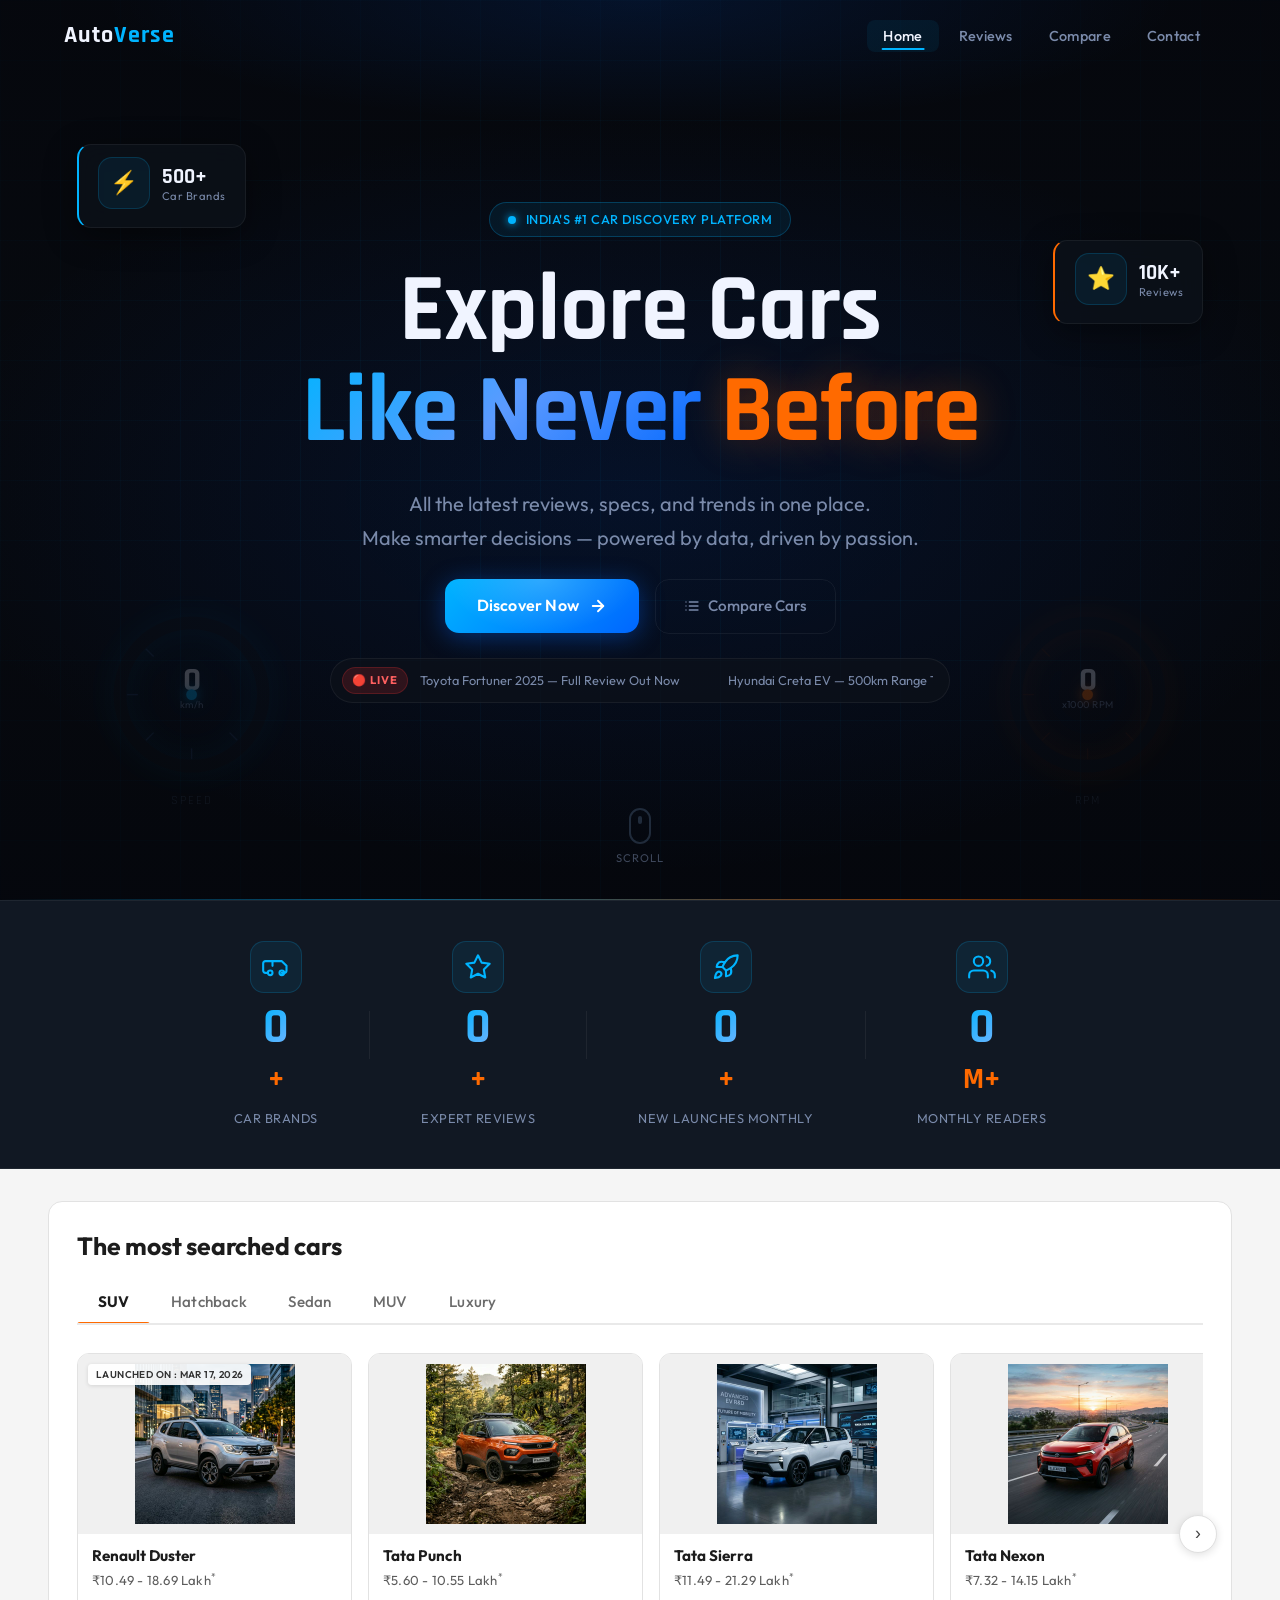
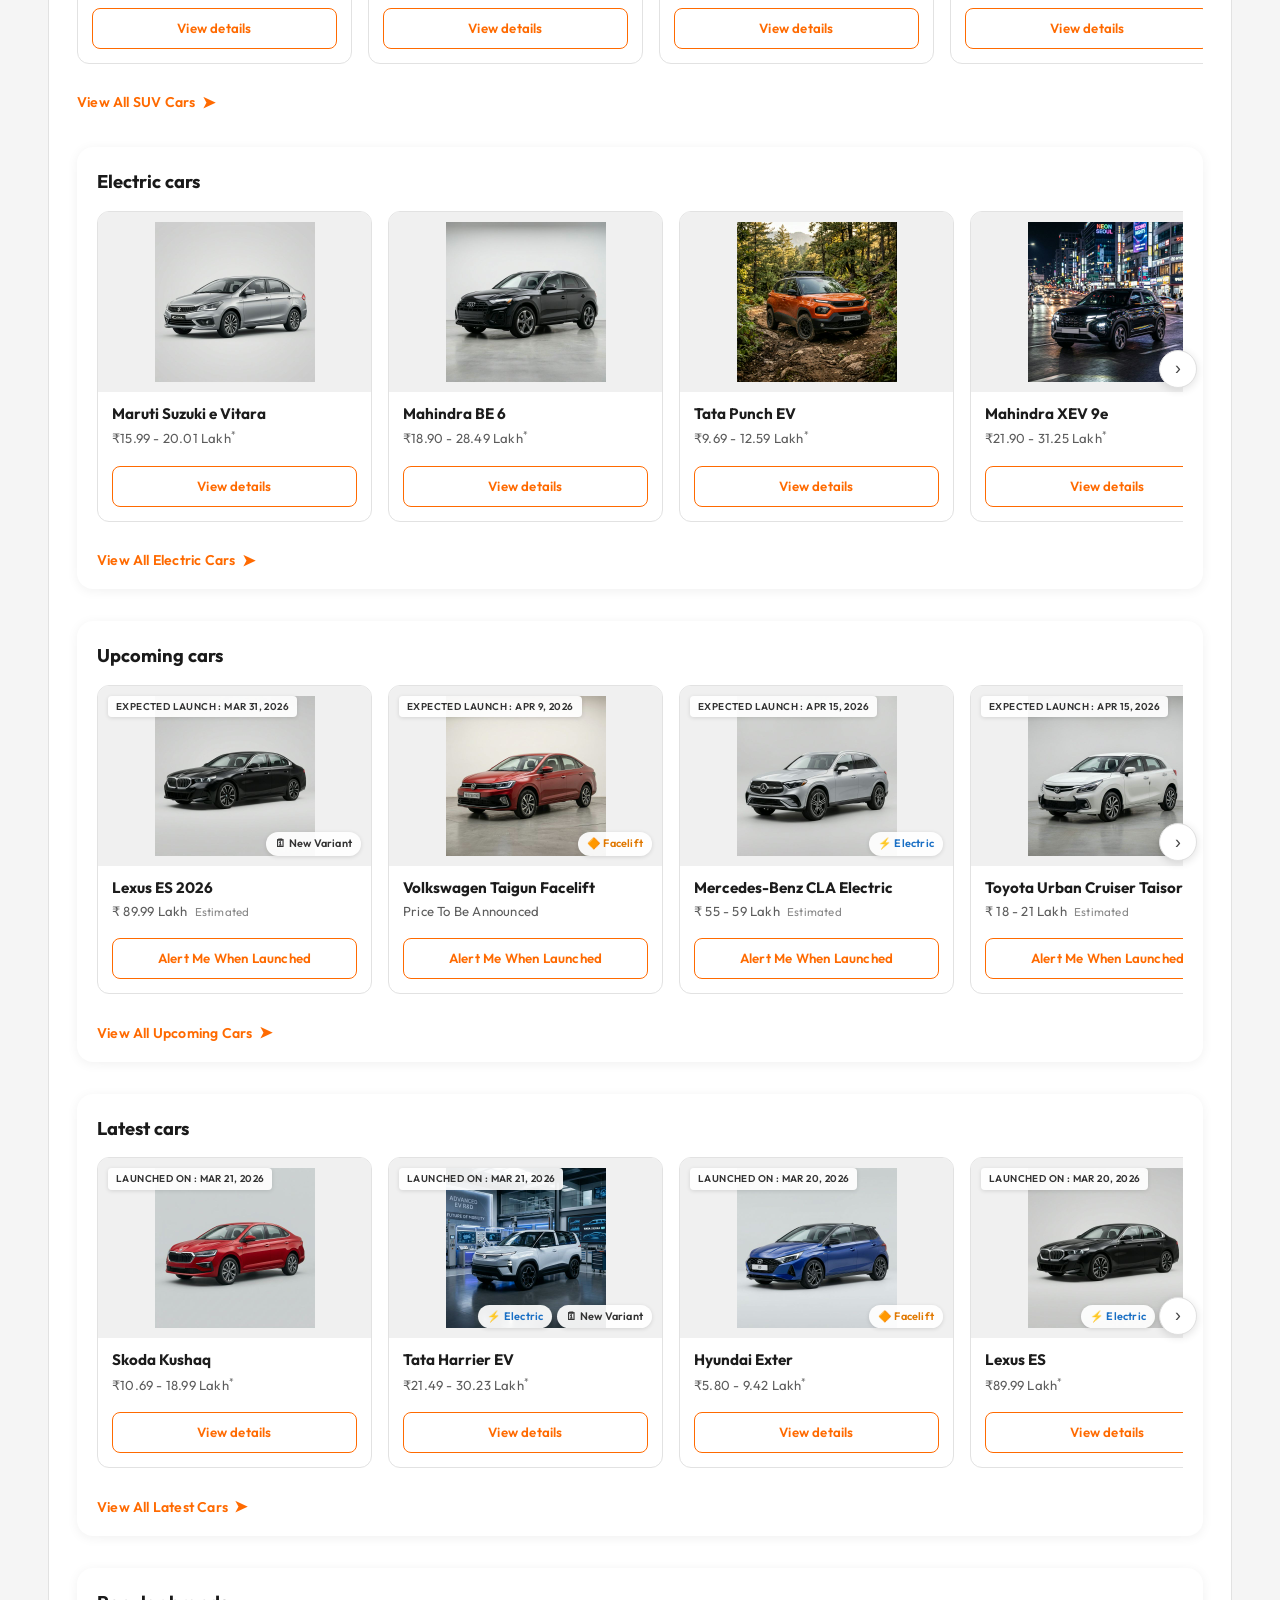
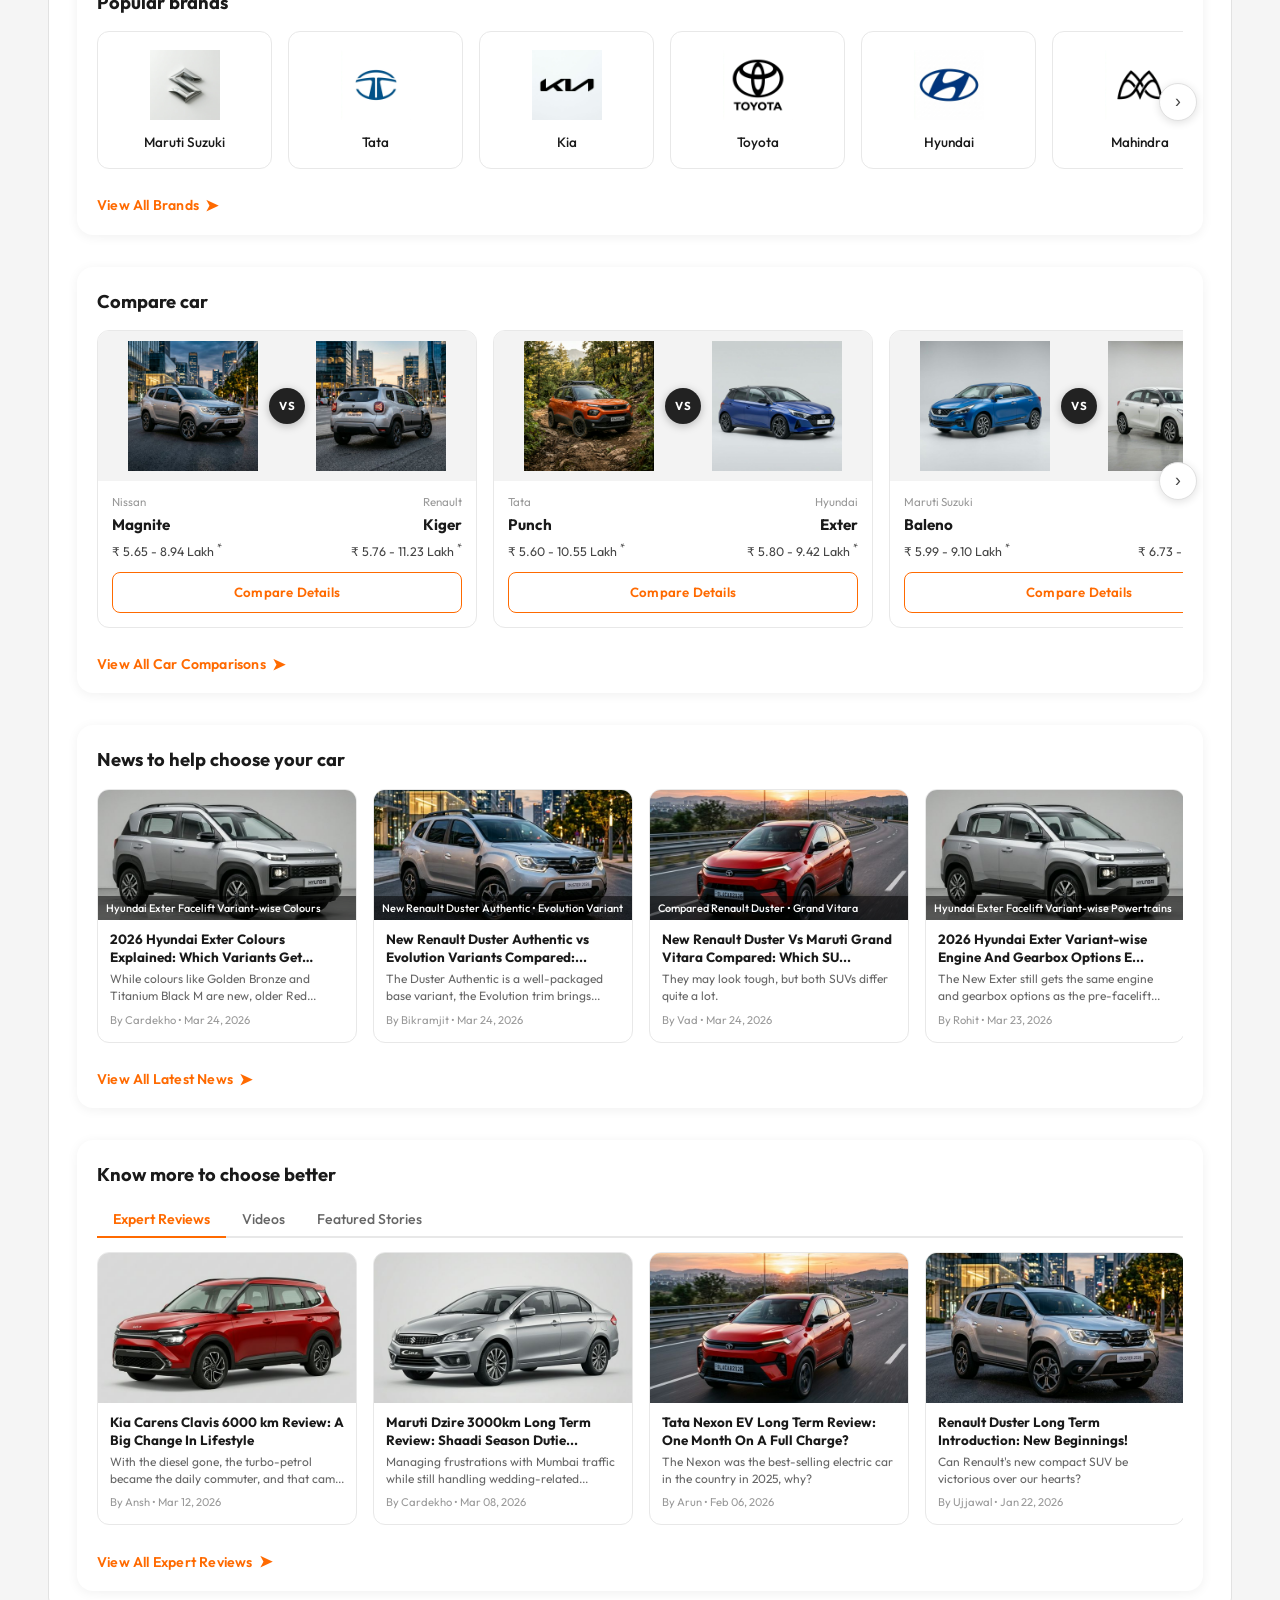
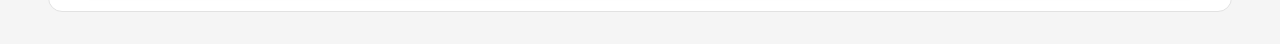
==== commit 46526f2d: "Upgrade blog pages to premium layout and simplify home page navbar" ====
--- a/index.html
+++ b/index.html
@@ -14,17 +14,8 @@
 
   <!-- ═══════════════════════ NAVBAR ═══════════════════════ -->
   <nav class="navbar" id="navbar">
-    <div class="nav-container">
+    <div class="nav-container" style="display:flex; width:100%; align-items:center; justify-content:space-between;">
       <a href="#" class="nav-logo" id="site-logo">
-        <span class="logo-icon">
-          <svg xmlns="http://www.w3.org/2000/svg" viewBox="0 0 40 24" fill="none" width="40" height="24">
-            <path d="M4 16 C6 10, 12 8, 20 8 C28 8, 34 10, 36 16" stroke="#00b4ff" stroke-width="2.5" stroke-linecap="round" fill="none"/>
-            <circle cx="10" cy="17" r="3.5" stroke="#ff6a00" stroke-width="2" fill="none"/>
-            <circle cx="30" cy="17" r="3.5" stroke="#ff6a00" stroke-width="2" fill="none"/>
-            <path d="M13.5 17 H26.5" stroke="#00b4ff" stroke-width="1.5"/>
-            <path d="M10 8 L14 4 H26 L30 8" stroke="#00b4ff" stroke-width="2" stroke-linejoin="round" fill="none"/>
-          </svg>
-        </span>
         <span class="logo-text">Auto<span class="logo-accent">Verse</span></span>
       </a>
 
@@ -32,20 +23,8 @@
         <li><a href="#" class="nav-link active">Home</a></li>
         <li><a href="#" class="nav-link">Reviews</a></li>
         <li><a href="#" class="nav-link">Compare</a></li>
-        <li><a href="#" class="nav-link">Specs</a></li>
-        <li><a href="#" class="nav-link">News</a></li>
+        <li><a href="#" class="nav-link">Contact</a></li>
       </ul>
-
-      <div class="nav-actions">
-        <a href="#" class="nav-cta" id="nav-search-btn">
-          <svg xmlns="http://www.w3.org/2000/svg" viewBox="0 0 24 24" fill="none" stroke="currentColor" stroke-width="2" stroke-linecap="round" stroke-linejoin="round" width="18" height="18">
-            <circle cx="11" cy="11" r="8"/><path d="m21 21-4.35-4.35"/>
-          </svg>
-        </a>
-        <button class="hamburger" id="hamburger" aria-label="Open menu">
-          <span></span><span></span><span></span>
-        </button>
-      </div>
     </div>
   </nav>
 
